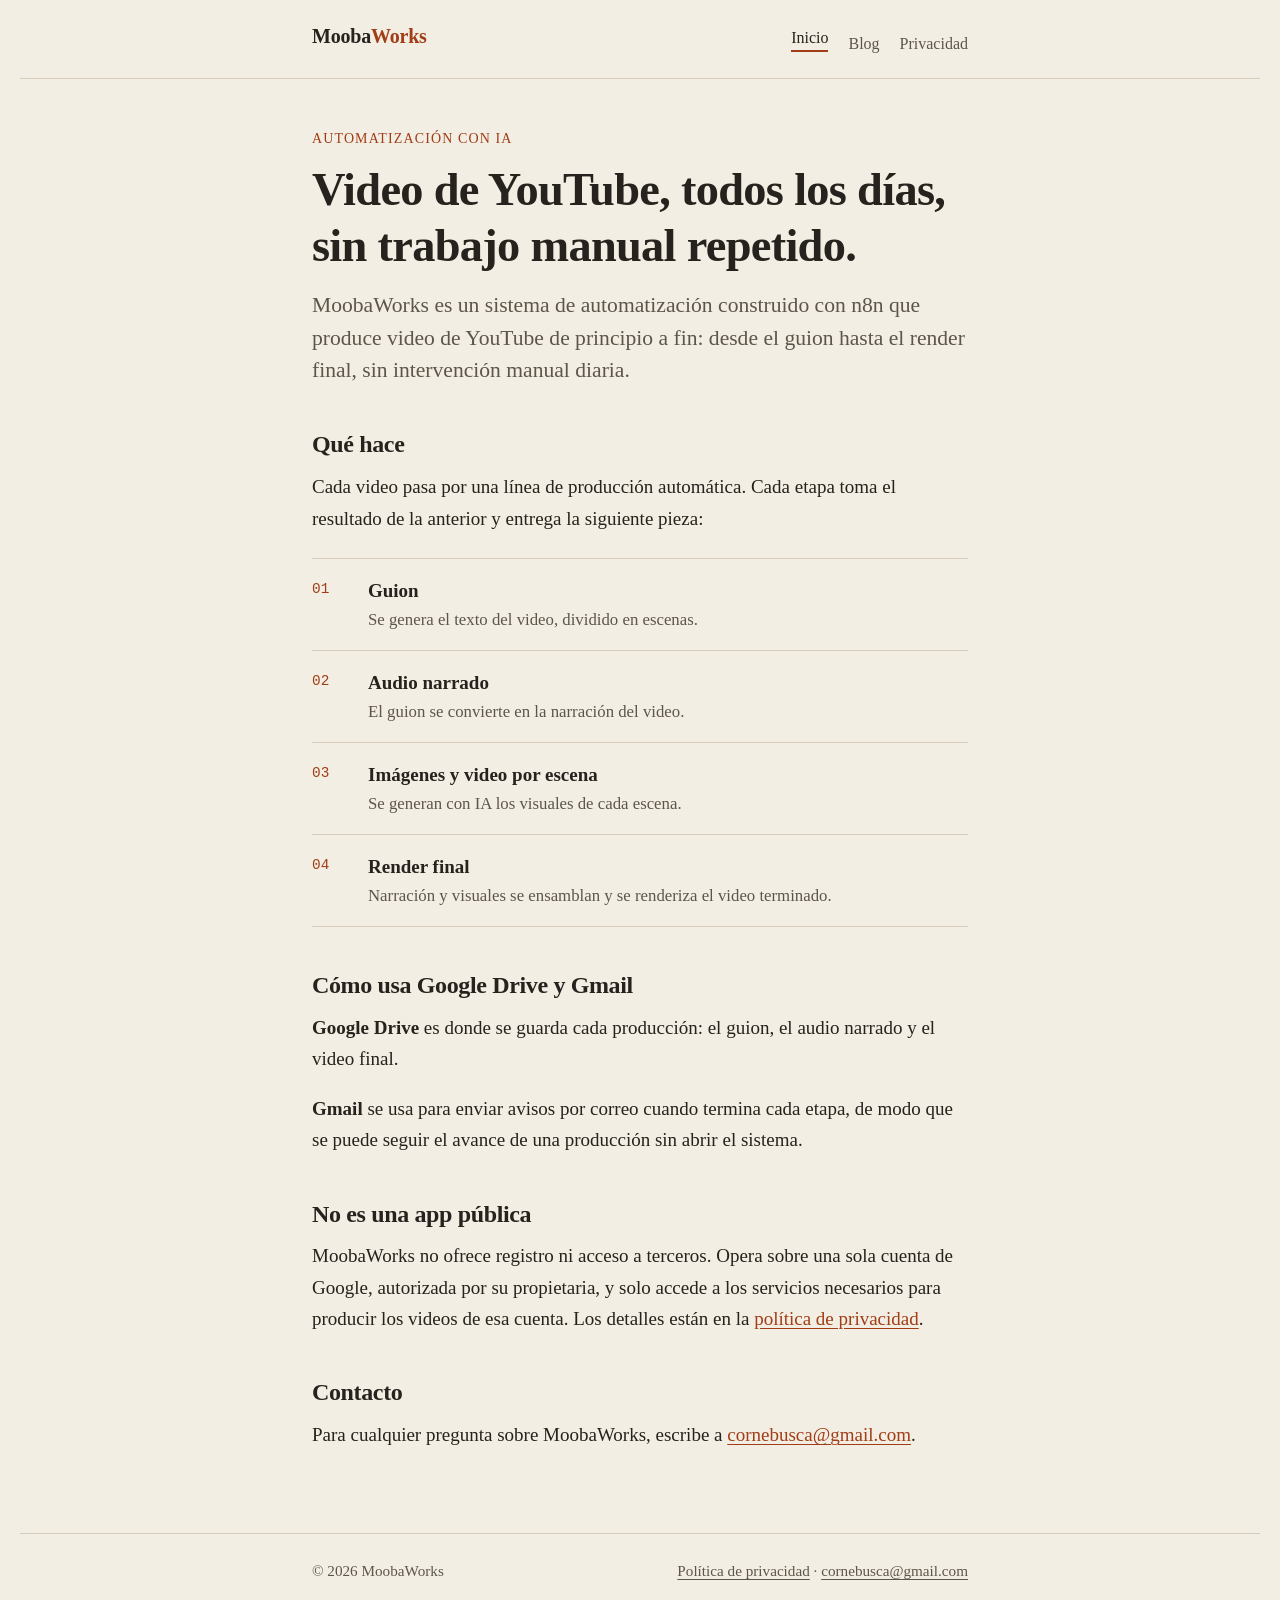
==== index.html @ a26a0408 "Sitio inicial de MoobaWorks: inicio, privacidad y blog Co-Authored-By: Claude Opus 5 <noreply@anthro" ====
<!doctype html>
<html lang="es">
<head>
  <meta charset="utf-8">
  <meta name="viewport" content="width=device-width, initial-scale=1">
  <title>MoobaWorks — Producción automática de video para YouTube</title>
  <meta name="description" content="MoobaWorks es un sistema de automatización con IA, construido con n8n, que produce video de YouTube de principio a fin: guion, audio narrado, imágenes y video por escena, y render final.">
  <link rel="canonical" href="https://www.moobaworks.com/">
  <link rel="stylesheet" href="estilos.css">
  <script type="application/ld+json">
  {
    "@context": "https://schema.org",
    "@type": "WebSite",
    "name": "MoobaWorks",
    "url": "https://www.moobaworks.com/",
    "inLanguage": "es",
    "publisher": {
      "@type": "Organization",
      "name": "MoobaWorks",
      "url": "https://www.moobaworks.com/",
      "email": "cornebusca@gmail.com"
    }
  }
  </script>
</head>
<body>
  <header class="encabezado">
    <div class="contenedor">
      <a class="marca" href="./">Mooba<span>Works</span></a>
      <nav aria-label="Principal">
        <ul class="nav">
          <li><a href="./" aria-current="page">Inicio</a></li>
          <li><a href="blog/">Blog</a></li>
          <li><a href="privacidad.html">Privacidad</a></li>
        </ul>
      </nav>
    </div>
  </header>

  <main class="contenedor">
    <p class="antetitulo">Automatización con IA</p>
    <h1>Video de YouTube, todos los días, sin trabajo manual repetido.</h1>
    <p class="entrada-lede">MoobaWorks es un sistema de automatización construido con n8n que produce video de YouTube de principio a fin: desde el guion hasta el render final, sin intervención manual diaria.</p>

    <h2>Qué hace</h2>
    <p>Cada video pasa por una línea de producción automática. Cada etapa toma el resultado de la anterior y entrega la siguiente pieza:</p>
    <ol class="etapas">
      <li><strong>Guion</strong><span>Se genera el texto del video, dividido en escenas.</span></li>
      <li><strong>Audio narrado</strong><span>El guion se convierte en la narración del video.</span></li>
      <li><strong>Imágenes y video por escena</strong><span>Se generan con IA los visuales de cada escena.</span></li>
      <li><strong>Render final</strong><span>Narración y visuales se ensamblan y se renderiza el video terminado.</span></li>
    </ol>

    <h2>Cómo usa Google Drive y Gmail</h2>
    <p><strong>Google Drive</strong> es donde se guarda cada producción: el guion, el audio narrado y el video final.</p>
    <p><strong>Gmail</strong> se usa para enviar avisos por correo cuando termina cada etapa, de modo que se puede seguir el avance de una producción sin abrir el sistema.</p>

    <h2>No es una app pública</h2>
    <p>MoobaWorks no ofrece registro ni acceso a terceros. Opera sobre una sola cuenta de Google, autorizada por su propietaria, y solo accede a los servicios necesarios para producir los videos de esa cuenta. Los detalles están en la <a href="privacidad.html">política de privacidad</a>.</p>

    <h2>Contacto</h2>
    <p>Para cualquier pregunta sobre MoobaWorks, escribe a <a href="mailto:cornebusca@gmail.com">cornebusca@gmail.com</a>.</p>
  </main>

  <footer class="pie">
    <div class="contenedor">
      <p>© 2026 MoobaWorks</p>
      <p><a href="privacidad.html">Política de privacidad</a> · <a href="mailto:cornebusca@gmail.com">cornebusca@gmail.com</a></p>
    </div>
  </footer>
</body>
</html>
---- estilos.css ----
/* MoobaWorks — hoja de estilos única para todo el sitio */

:root {
  --papel: #f3eee3;
  --papel-hondo: #e9e2d3;
  --tinta: #26221d;
  --tinta-suave: #5d554a;
  --linea: #d6ccb9;
  --acento: #a13d17;
  --serif: Charter, "Bitstream Charter", "Sitka Text", Cambria, "Iowan Old Style", Georgia, serif;
  --mono: ui-monospace, "Cascadia Mono", Consolas, "SF Mono", Menlo, monospace;
}

*,
*::before,
*::after {
  box-sizing: border-box;
}

html {
  -webkit-text-size-adjust: 100%;
}

body {
  margin: 0;
  background: var(--papel);
  color: var(--tinta);
  font-family: var(--serif);
  font-size: 1.1875rem;
  line-height: 1.65;
  padding-inline: 1.25rem;
}

.contenedor {
  max-width: 41rem;
  margin-inline: auto;
}

/* Encabezado y navegación */

.encabezado {
  border-bottom: 1px solid var(--linea);
}

.encabezado .contenedor {
  display: flex;
  flex-wrap: wrap;
  align-items: baseline;
  justify-content: space-between;
  gap: 0.5rem 1.5rem;
  padding-block: 1.25rem;
}

.marca {
  font-size: 1.25rem;
  font-weight: 700;
  letter-spacing: -0.01em;
  color: var(--tinta);
  text-decoration: none;
}

.marca span {
  color: var(--acento);
}

.nav {
  display: flex;
  gap: 1.25rem;
  margin: 0;
  padding: 0;
  list-style: none;
  font-size: 1rem;
}

.nav a {
  color: var(--tinta-suave);
  text-decoration: none;
  padding-block: 0.25rem;
  border-bottom: 2px solid transparent;
}

.nav a:hover {
  color: var(--tinta);
}

.nav a[aria-current="page"] {
  color: var(--tinta);
  border-bottom-color: var(--acento);
}

/* Contenido */

main {
  padding-block: 3rem 4rem;
}

h1,
h2,
h3 {
  line-height: 1.2;
  letter-spacing: -0.015em;
  text-wrap: balance;
}

h1 {
  font-size: clamp(2.1rem, 6vw, 2.9rem);
  margin: 0 0 1rem;
}

h2 {
  font-size: 1.5rem;
  margin: 2.75rem 0 0.75rem;
}

h3 {
  font-size: 1.2rem;
  margin: 2rem 0 0.5rem;
}

p,
ul,
ol {
  margin: 0 0 1.15rem;
}

ul,
ol {
  padding-left: 1.4rem;
}

li + li {
  margin-top: 0.4rem;
}

a {
  color: var(--acento);
  text-decoration-thickness: 1px;
  text-underline-offset: 0.18em;
}

a:hover {
  text-decoration-thickness: 2px;
}

strong {
  font-weight: 700;
}

code {
  font-family: var(--mono);
  font-size: 0.85em;
  background: var(--papel-hondo);
  padding: 0.1em 0.35em;
  border-radius: 3px;
}

.antetitulo {
  font-size: 0.875rem;
  letter-spacing: 0.08em;
  text-transform: uppercase;
  color: var(--acento);
  margin-bottom: 0.75rem;
}

.entrada-lede {
  font-size: 1.35rem;
  line-height: 1.5;
  color: var(--tinta-suave);
  margin-bottom: 2rem;
}

.nota {
  font-size: 0.95rem;
  color: var(--tinta-suave);
}

hr {
  border: 0;
  border-top: 1px solid var(--linea);
  margin-block: 2.5rem;
}

/* Etapas del flujo: lista numerada con regla lateral */

.etapas {
  list-style: none;
  counter-reset: etapa;
  padding: 0;
  margin: 1.5rem 0 2rem;
  border-top: 1px solid var(--linea);
}

.etapas li {
  counter-increment: etapa;
  display: grid;
  grid-template-columns: 2.75rem 1fr;
  gap: 0 0.75rem;
  padding-block: 1rem;
  border-bottom: 1px solid var(--linea);
  margin: 0;
}

.etapas li::before {
  content: counter(etapa, decimal-leading-zero);
  font-family: var(--mono);
  font-size: 0.9rem;
  color: var(--acento);
  padding-top: 0.2rem;
}

.etapas strong {
  display: block;
}

.etapas span {
  grid-column: 2;
  color: var(--tinta-suave);
  font-size: 1.05rem;
}

/* Blog */

.listado {
  list-style: none;
  padding: 0;
  margin: 2rem 0 0;
  border-top: 1px solid var(--linea);
}

.listado li {
  padding-block: 1.5rem;
  border-bottom: 1px solid var(--linea);
  margin: 0;
}

.listado h2 {
  margin: 0.25rem 0 0.5rem;
  font-size: 1.45rem;
}

.listado h2 a {
  color: var(--tinta);
  text-decoration: none;
}

.listado h2 a:hover {
  color: var(--acento);
}

.listado p {
  margin: 0;
  color: var(--tinta-suave);
}

.fecha {
  font-size: 0.9rem;
  color: var(--tinta-suave);
  font-variant-numeric: tabular-nums;
}

.firma {
  font-size: 1.05rem;
  color: var(--tinta-suave);
  margin: 0 0 0.25rem;
}

.firma a {
  color: var(--tinta);
  font-weight: 700;
}

.articulo-cabecera {
  margin-bottom: 2.5rem;
  padding-bottom: 1.5rem;
  border-bottom: 1px solid var(--linea);
}

.sobre-autor {
  margin-top: 3.5rem;
  padding-top: 1.25rem;
  border-top: 2px solid var(--tinta);
  font-size: 1.02rem;
}

.sobre-autor h2 {
  font-size: 0.875rem;
  letter-spacing: 0.08em;
  text-transform: uppercase;
  color: var(--acento);
  margin: 0 0 0.5rem;
}

.sobre-autor p {
  margin: 0;
}

/* Pie */

.pie {
  border-top: 1px solid var(--linea);
  font-size: 0.95rem;
  color: var(--tinta-suave);
}

.pie .contenedor {
  display: flex;
  flex-wrap: wrap;
  justify-content: space-between;
  gap: 0.5rem 1.5rem;
  padding-block: 1.5rem 2.5rem;
}

.pie p {
  margin: 0;
}

.pie a {
  color: var(--tinta-suave);
}

@media (max-width: 30rem) {
  body {
    font-size: 1.0625rem;
  }

  main {
    padding-block: 2rem 3rem;
  }

  .entrada-lede {
    font-size: 1.2rem;
  }

  .etapas li {
    grid-template-columns: 2.25rem 1fr;
  }
}
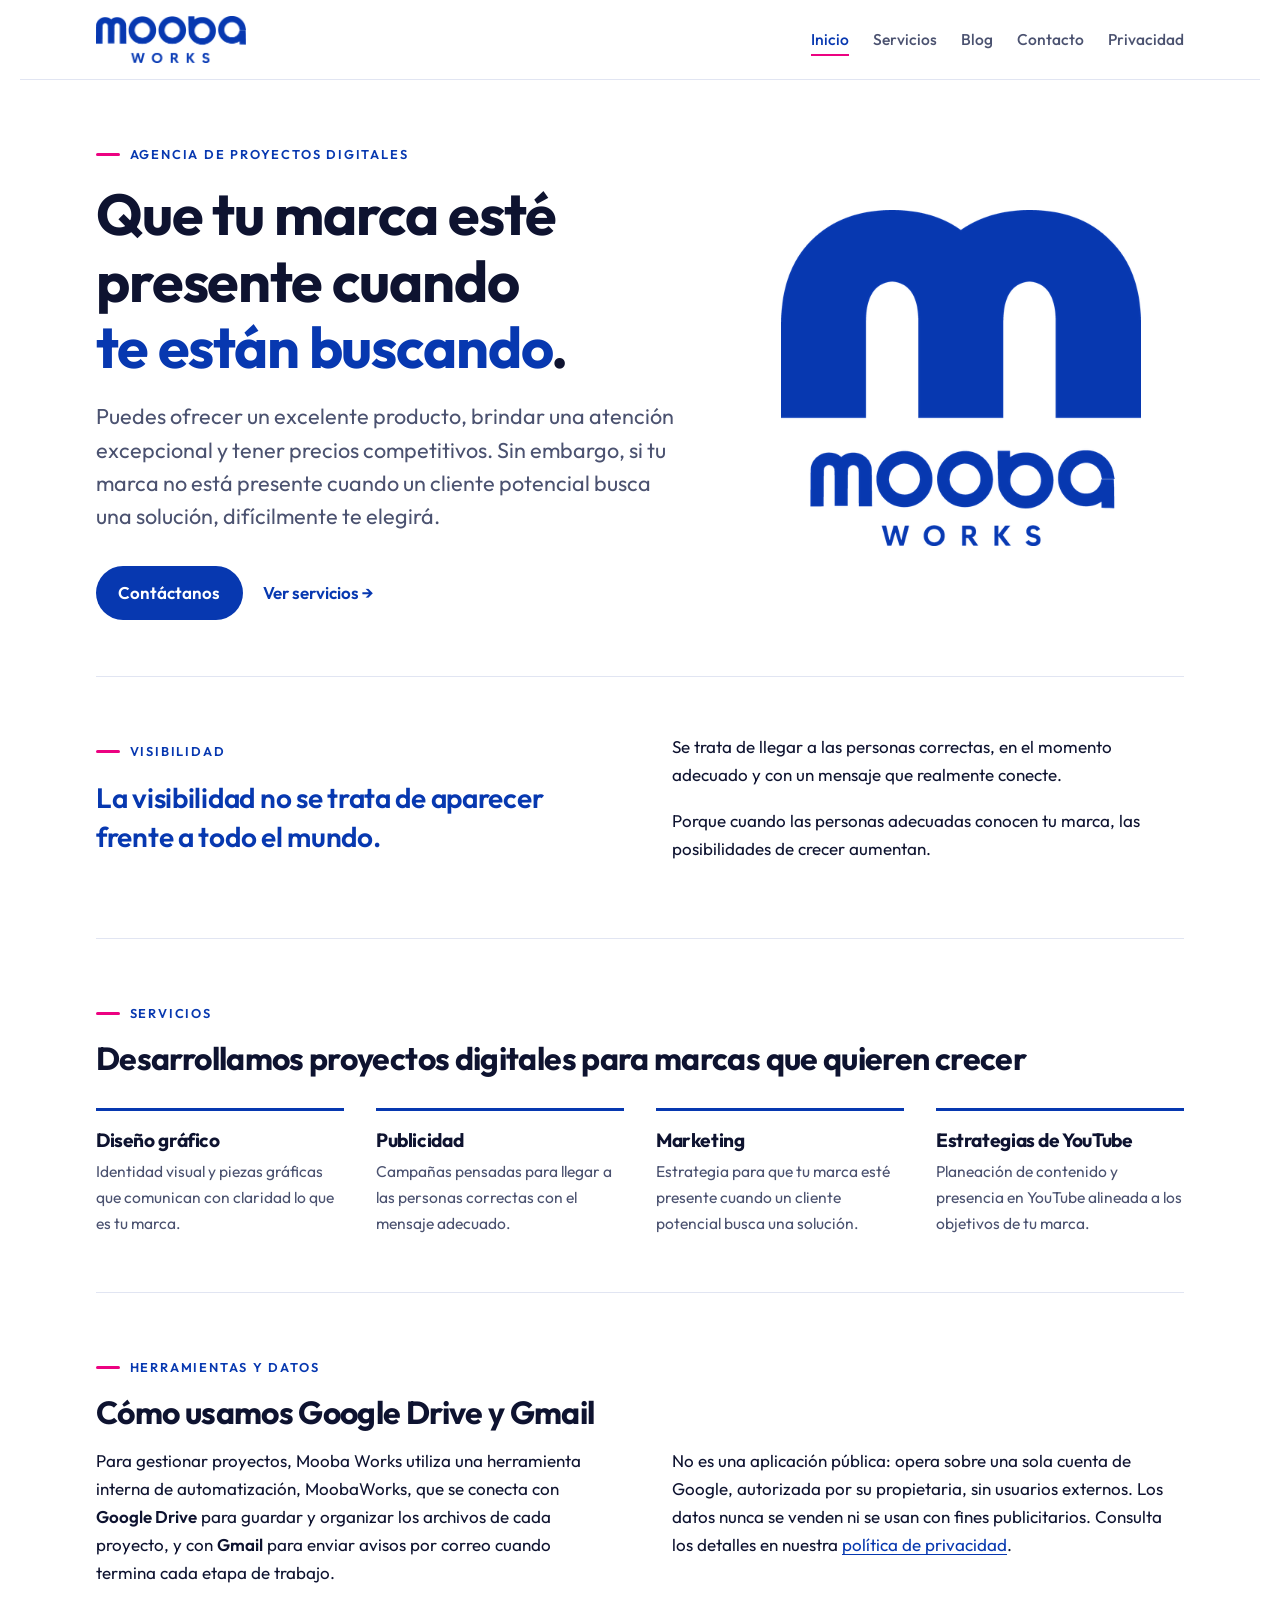
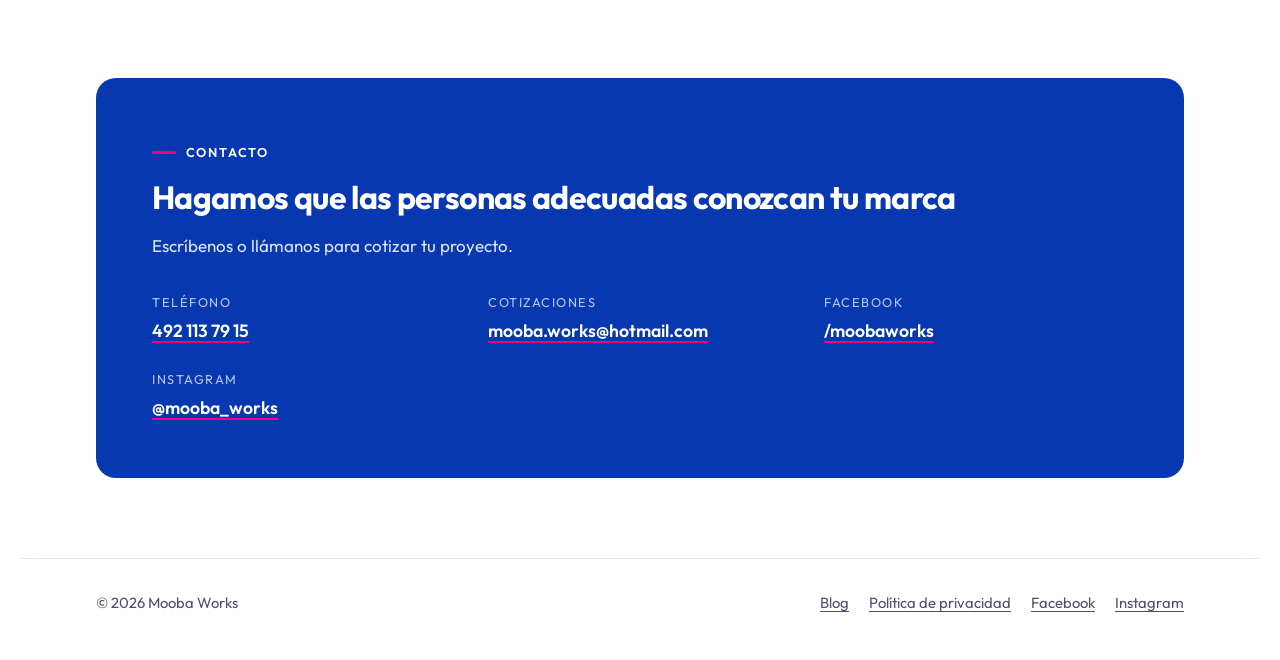
==== commit d36048f0: "Rediseño como agencia Mooba Works y nuevo artículo sobre Iezekiel Alvarado - Inicio: agencia de proy" ====
--- a/index.html
+++ b/index.html
@@ -3,34 +3,51 @@
 <head>
   <meta charset="utf-8">
   <meta name="viewport" content="width=device-width, initial-scale=1">
-  <title>MoobaWorks — Producción automática de video para YouTube</title>
-  <meta name="description" content="MoobaWorks es un sistema de automatización con IA, construido con n8n, que produce video de YouTube de principio a fin: guion, audio narrado, imágenes y video por escena, y render final.">
+  <title>Mooba Works — Diseño gráfico, publicidad, marketing y estrategias de YouTube</title>
+  <meta name="description" content="Mooba Works es una agencia de desarrollo de proyectos digitales: diseño gráfico, publicidad, marketing y estrategias de YouTube para que tu marca llegue a las personas correctas.">
   <link rel="canonical" href="https://www.moobaworks.com/">
+  <link rel="icon" type="image/png" href="img/favicon.png">
+  <link rel="apple-touch-icon" href="img/apple-touch-icon.png">
+  <meta property="og:type" content="website">
+  <meta property="og:title" content="Mooba Works — Agencia de proyectos digitales">
+  <meta property="og:description" content="Diseño gráfico, publicidad, marketing y estrategias de YouTube.">
+  <meta property="og:url" content="https://www.moobaworks.com/">
+  <meta property="og:image" content="https://www.moobaworks.com/img/logo-moobaworks@2x.png">
+  <meta property="og:locale" content="es_MX">
+  <link rel="preconnect" href="https://fonts.googleapis.com">
+  <link rel="preconnect" href="https://fonts.gstatic.com" crossorigin>
+  <link rel="stylesheet" href="https://fonts.googleapis.com/css2?family=Outfit:wght@400;500;600;700&display=swap">
   <link rel="stylesheet" href="estilos.css">
   <script type="application/ld+json">
   {
     "@context": "https://schema.org",
-    "@type": "WebSite",
-    "name": "MoobaWorks",
+    "@type": "Organization",
+    "@id": "https://www.moobaworks.com/#organizacion",
+    "name": "Mooba Works",
+    "alternateName": "MoobaWorks",
     "url": "https://www.moobaworks.com/",
-    "inLanguage": "es",
-    "publisher": {
-      "@type": "Organization",
-      "name": "MoobaWorks",
-      "url": "https://www.moobaworks.com/",
-      "email": "cornebusca@gmail.com"
-    }
+    "logo": "https://www.moobaworks.com/img/logo-moobaworks@2x.png",
+    "description": "Agencia de desarrollo de proyectos digitales: diseño gráfico, publicidad, marketing y estrategias de YouTube.",
+    "telephone": "+52 492 113 7915",
+    "email": "mooba.works@hotmail.com",
+    "sameAs": [
+      "https://www.facebook.com/moobaworks",
+      "https://www.instagram.com/mooba_works/"
+    ],
+    "knowsAbout": ["Diseño gráfico", "Publicidad", "Marketing digital", "Estrategias de YouTube"]
   }
   </script>
 </head>
 <body>
   <header class="encabezado">
     <div class="contenedor">
-      <a class="marca" href="./">Mooba<span>Works</span></a>
+      <a class="marca" href="./"><img src="img/wordmark-moobaworks.png" srcset="img/wordmark-moobaworks.png 1x, img/wordmark-moobaworks@2x.png 2x" width="320" height="101" alt="Mooba Works"></a>
       <nav aria-label="Principal">
         <ul class="nav">
           <li><a href="./" aria-current="page">Inicio</a></li>
+          <li><a href="#servicios">Servicios</a></li>
           <li><a href="blog/">Blog</a></li>
+          <li><a href="#contacto">Contacto</a></li>
           <li><a href="privacidad.html">Privacidad</a></li>
         </ul>
       </nav>
@@ -38,34 +55,84 @@
   </header>
 
   <main class="contenedor">
-    <p class="antetitulo">Automatización con IA</p>
-    <h1>Video de YouTube, todos los días, sin trabajo manual repetido.</h1>
-    <p class="entrada-lede">MoobaWorks es un sistema de automatización construido con n8n que produce video de YouTube de principio a fin: desde el guion hasta el render final, sin intervención manual diaria.</p>
+    <section class="portada">
+      <div>
+        <p class="antetitulo">Agencia de proyectos digitales</p>
+        <h1>Que tu marca esté presente cuando <span class="resaltado">te están buscando</span>.</h1>
+        <p class="lede">Puedes ofrecer un excelente producto, brindar una atención excepcional y tener precios competitivos. Sin embargo, si tu marca no está presente cuando un cliente potencial busca una solución, difícilmente te elegirá.</p>
+        <div class="acciones">
+          <a class="boton" href="#contacto">Contáctanos</a>
+          <a class="boton-secundario" href="#servicios">Ver servicios →</a>
+        </div>
+      </div>
+      <img class="portada-logo" src="img/logo-moobaworks.png" srcset="img/logo-moobaworks.png 1x, img/logo-moobaworks@2x.png 2x" width="480" height="447" alt="" aria-hidden="true">
+    </section>
 
-    <h2>Qué hace</h2>
-    <p>Cada video pasa por una línea de producción automática. Cada etapa toma el resultado de la anterior y entrega la siguiente pieza:</p>
-    <ol class="etapas">
-      <li><strong>Guion</strong><span>Se genera el texto del video, dividido en escenas.</span></li>
-      <li><strong>Audio narrado</strong><span>El guion se convierte en la narración del video.</span></li>
-      <li><strong>Imágenes y video por escena</strong><span>Se generan con IA los visuales de cada escena.</span></li>
-      <li><strong>Render final</strong><span>Narración y visuales se ensamblan y se renderiza el video terminado.</span></li>
-    </ol>
+    <section class="seccion dos-columnas">
+      <div>
+        <p class="antetitulo">Visibilidad</p>
+        <p class="cita">La visibilidad no se trata de aparecer frente a todo el mundo.</p>
+      </div>
+      <div>
+        <p>Se trata de llegar a las personas correctas, en el momento adecuado y con un mensaje que realmente conecte.</p>
+        <p>Porque cuando las personas adecuadas conocen tu marca, las posibilidades de crecer aumentan.</p>
+      </div>
+    </section>
 
-    <h2>Cómo usa Google Drive y Gmail</h2>
-    <p><strong>Google Drive</strong> es donde se guarda cada producción: el guion, el audio narrado y el video final.</p>
-    <p><strong>Gmail</strong> se usa para enviar avisos por correo cuando termina cada etapa, de modo que se puede seguir el avance de una producción sin abrir el sistema.</p>
+    <section class="seccion" id="servicios">
+      <p class="antetitulo">Servicios</p>
+      <h2>Desarrollamos proyectos digitales para marcas que quieren crecer</h2>
+      <ul class="servicios">
+        <li>
+          <h3>Diseño gráfico</h3>
+          <p>Identidad visual y piezas gráficas que comunican con claridad lo que es tu marca.</p>
+        </li>
+        <li>
+          <h3>Publicidad</h3>
+          <p>Campañas pensadas para llegar a las personas correctas con el mensaje adecuado.</p>
+        </li>
+        <li>
+          <h3>Marketing</h3>
+          <p>Estrategia para que tu marca esté presente cuando un cliente potencial busca una solución.</p>
+        </li>
+        <li>
+          <h3>Estrategias de YouTube</h3>
+          <p>Planeación de contenido y presencia en YouTube alineada a los objetivos de tu marca.</p>
+        </li>
+      </ul>
+    </section>
 
-    <h2>No es una app pública</h2>
-    <p>MoobaWorks no ofrece registro ni acceso a terceros. Opera sobre una sola cuenta de Google, autorizada por su propietaria, y solo accede a los servicios necesarios para producir los videos de esa cuenta. Los detalles están en la <a href="privacidad.html">política de privacidad</a>.</p>
+    <section class="seccion">
+      <p class="antetitulo">Herramientas y datos</p>
+      <h2>Cómo usamos Google Drive y Gmail</h2>
+      <div class="dos-columnas">
+        <p>Para gestionar proyectos, Mooba Works utiliza una herramienta interna de automatización, MoobaWorks, que se conecta con <strong>Google Drive</strong> para guardar y organizar los archivos de cada proyecto, y con <strong>Gmail</strong> para enviar avisos por correo cuando termina cada etapa de trabajo.</p>
+        <p>No es una aplicación pública: opera sobre una sola cuenta de Google, autorizada por su propietaria, sin usuarios externos. Los datos nunca se venden ni se usan con fines publicitarios. Consulta los detalles en nuestra <a href="privacidad.html">política de privacidad</a>.</p>
+      </div>
+    </section>
 
-    <h2>Contacto</h2>
-    <p>Para cualquier pregunta sobre MoobaWorks, escribe a <a href="mailto:cornebusca@gmail.com">cornebusca@gmail.com</a>.</p>
+    <section class="contacto" id="contacto">
+      <p class="antetitulo">Contacto</p>
+      <h2>Hagamos que las personas adecuadas conozcan tu marca</h2>
+      <p>Escríbenos o llámanos para cotizar tu proyecto.</p>
+      <ul class="datos-contacto">
+        <li><span>Teléfono</span><a href="tel:+524921137915">492 113 79 15</a></li>
+        <li><span>Cotizaciones</span><a href="mailto:mooba.works@hotmail.com">mooba.works@hotmail.com</a></li>
+        <li><span>Facebook</span><a href="https://www.facebook.com/moobaworks" rel="me">/moobaworks</a></li>
+        <li><span>Instagram</span><a href="https://www.instagram.com/mooba_works/" rel="me">@mooba_works</a></li>
+      </ul>
+    </section>
   </main>
 
   <footer class="pie">
     <div class="contenedor">
-      <p>© 2026 MoobaWorks</p>
-      <p><a href="privacidad.html">Política de privacidad</a> · <a href="mailto:cornebusca@gmail.com">cornebusca@gmail.com</a></p>
+      <p>© 2026 Mooba Works</p>
+      <ul class="pie-enlaces">
+        <li><a href="blog/">Blog</a></li>
+        <li><a href="privacidad.html">Política de privacidad</a></li>
+        <li><a href="https://www.facebook.com/moobaworks">Facebook</a></li>
+        <li><a href="https://www.instagram.com/mooba_works/">Instagram</a></li>
+      </ul>
     </div>
   </footer>
 </body>
--- a/estilos.css
+++ b/estilos.css
@@ -1,14 +1,17 @@
-/* MoobaWorks — hoja de estilos única para todo el sitio */
+/* Mooba Works — hoja de estilos única para todo el sitio */
 
 :root {
-  --papel: #f3eee3;
-  --papel-hondo: #e9e2d3;
-  --tinta: #26221d;
-  --tinta-suave: #5d554a;
-  --linea: #d6ccb9;
-  --acento: #a13d17;
-  --serif: Charter, "Bitstream Charter", "Sitka Text", Cambria, "Iowan Old Style", Georgia, serif;
-  --mono: ui-monospace, "Cascadia Mono", Consolas, "SF Mono", Menlo, monospace;
+  --blanco: #ffffff;
+  --niebla: #f4f6fc;
+  --tinta: #0e1330;
+  --tinta-suave: #4b5270;
+  --linea: #e1e5f2;
+  --azul: #0738b0;
+  --azul-hondo: #052a85;
+  --rosa: #ec0281;
+  --sans: "Zabal", "Outfit", system-ui, -apple-system, "Segoe UI", Roboto, Arial, sans-serif;
+  --ancho: 68rem;
+  --lectura: 42rem;
 }
 
 *,
@@ -23,16 +26,27 @@
 
 body {
   margin: 0;
-  background: var(--papel);
+  background: var(--blanco);
   color: var(--tinta);
-  font-family: var(--serif);
-  font-size: 1.1875rem;
+  font-family: var(--sans);
+  font-size: 1.0625rem;
   line-height: 1.65;
   padding-inline: 1.25rem;
 }
 
+img {
+  max-width: 100%;
+  height: auto;
+  display: block;
+}
+
 .contenedor {
-  max-width: 41rem;
+  max-width: var(--ancho);
+  margin-inline: auto;
+}
+
+.lectura {
+  max-width: var(--lectura);
   margin-inline: auto;
 }
 
@@ -45,76 +59,72 @@
 .encabezado .contenedor {
   display: flex;
   flex-wrap: wrap;
-  align-items: baseline;
+  align-items: center;
   justify-content: space-between;
-  gap: 0.5rem 1.5rem;
-  padding-block: 1.25rem;
-}
-
-.marca {
-  font-size: 1.25rem;
-  font-weight: 700;
-  letter-spacing: -0.01em;
-  color: var(--tinta);
-  text-decoration: none;
-}
-
-.marca span {
-  color: var(--acento);
+  gap: 0.75rem 2rem;
+  padding-block: 1rem;
+}
+
+.marca img {
+  width: 150px;
 }
 
 .nav {
   display: flex;
-  gap: 1.25rem;
+  flex-wrap: wrap;
+  gap: 0.25rem 1.5rem;
   margin: 0;
   padding: 0;
   list-style: none;
-  font-size: 1rem;
+  font-size: 0.975rem;
+  font-weight: 500;
 }
 
 .nav a {
   color: var(--tinta-suave);
   text-decoration: none;
-  padding-block: 0.25rem;
+  padding-block: 0.35rem;
   border-bottom: 2px solid transparent;
 }
 
 .nav a:hover {
-  color: var(--tinta);
+  color: var(--azul);
 }
 
 .nav a[aria-current="page"] {
-  color: var(--tinta);
-  border-bottom-color: var(--acento);
-}
-
-/* Contenido */
+  color: var(--azul);
+  border-bottom-color: var(--rosa);
+}
+
+/* Tipografía */
 
 main {
-  padding-block: 3rem 4rem;
+  padding-block: 3.5rem 5rem;
 }
 
 h1,
 h2,
 h3 {
-  line-height: 1.2;
-  letter-spacing: -0.015em;
+  line-height: 1.15;
+  letter-spacing: -0.02em;
+  font-weight: 700;
   text-wrap: balance;
+  color: var(--tinta);
 }
 
 h1 {
-  font-size: clamp(2.1rem, 6vw, 2.9rem);
-  margin: 0 0 1rem;
+  font-size: clamp(2.2rem, 5.5vw, 3.6rem);
+  margin: 0 0 1.25rem;
 }
 
 h2 {
-  font-size: 1.5rem;
-  margin: 2.75rem 0 0.75rem;
+  font-size: clamp(1.5rem, 3vw, 2rem);
+  margin: 3rem 0 1rem;
 }
 
 h3 {
   font-size: 1.2rem;
-  margin: 2rem 0 0.5rem;
+  margin: 0 0 0.5rem;
 }
 
 p,
@@ -123,99 +133,233 @@
   margin: 0 0 1.15rem;
 }
 
-ul,
-ol {
-  padding-left: 1.4rem;
-}
-
-li + li {
+a {
+  color: var(--azul);
+  text-decoration-thickness: 1px;
+  text-underline-offset: 0.2em;
+}
+
+a:hover {
+  color: var(--azul-hondo);
+  text-decoration-thickness: 2px;
+}
+
+strong {
+  font-weight: 600;
+}
+
+.resaltado {
+  color: var(--azul);
+}
+
+.antetitulo {
+  display: inline-flex;
+  align-items: center;
+  gap: 0.6rem;
+  font-size: 0.8rem;
+  font-weight: 600;
+  letter-spacing: 0.14em;
+  text-transform: uppercase;
+  color: var(--azul);
+  margin-bottom: 1rem;
+}
+
+.antetitulo::before {
+  content: "";
+  width: 1.5rem;
+  height: 3px;
+  border-radius: 2px;
+  background: var(--rosa);
+}
+
+.lede {
+  font-size: clamp(1.15rem, 2.2vw, 1.35rem);
+  line-height: 1.55;
+  color: var(--tinta-suave);
+}
+
+.nota {
+  font-size: 0.925rem;
+  color: var(--tinta-suave);
+}
+
+.boton {
+  display: inline-block;
+  background: var(--azul);
+  color: var(--blanco);
+  font-weight: 600;
+  text-decoration: none;
+  padding: 0.8rem 1.4rem;
+  border-radius: 999px;
+}
+
+.boton:hover {
+  background: var(--azul-hondo);
+  color: var(--blanco);
+}
+
+.boton-secundario {
+  display: inline-block;
+  color: var(--azul);
+  font-weight: 600;
+  text-decoration: none;
+  padding: 0.8rem 0.25rem;
+}
+
+/* Portada */
+
+.portada {
+  display: grid;
+  grid-template-columns: 1.3fr 1fr;
+  align-items: center;
+  gap: 2rem 4rem;
+  padding-bottom: 3.5rem;
+}
+
+.portada-logo {
+  justify-self: center;
+  width: min(100%, 360px);
+}
+
+.acciones {
+  display: flex;
+  flex-wrap: wrap;
+  gap: 0.5rem 1rem;
+  margin-top: 2rem;
+}
+
+.seccion {
+  padding-block: 3.5rem;
+  border-top: 1px solid var(--linea);
+}
+
+.seccion > h2:first-of-type {
+  margin-top: 0;
+}
+
+.dos-columnas {
+  display: grid;
+  grid-template-columns: 1fr 1fr;
+  gap: 1.5rem 4rem;
+}
+
+.servicios {
+  display: grid;
+  grid-template-columns: repeat(4, 1fr);
+  gap: 2rem;
+  margin: 2rem 0 0;
+  padding: 0;
+  list-style: none;
+}
+
+.servicios li {
+  border-top: 3px solid var(--azul);
+  padding-top: 1.1rem;
+}
+
+.servicios p {
+  margin: 0;
+  color: var(--tinta-suave);
+  font-size: 0.975rem;
+}
+
+.cita {
+  font-size: clamp(1.3rem, 2.8vw, 1.75rem);
+  line-height: 1.4;
+  font-weight: 600;
+  letter-spacing: -0.01em;
+  margin: 0 0 1.25rem;
+  color: var(--azul);
+}
+
+/* Banda de contacto */
+
+.contacto {
+  background: var(--azul);
+  color: var(--blanco);
+  border-radius: 1.25rem;
+  padding: clamp(1.75rem, 5vw, 3.5rem);
+  margin-top: 1rem;
+}
+
+.contacto h2 {
+  color: var(--blanco);
+  margin-top: 0;
+}
+
+.contacto .antetitulo {
+  color: var(--blanco);
+}
+
+.contacto p {
+  color: #dfe6fb;
+}
+
+.datos-contacto {
+  display: grid;
+  grid-template-columns: repeat(auto-fit, minmax(15rem, 1fr));
+  gap: 1.5rem 2rem;
+  margin: 2rem 0 0;
+  padding: 0;
+  list-style: none;
+}
+
+.datos-contacto span {
+  display: block;
+  font-size: 0.8rem;
+  letter-spacing: 0.12em;
+  text-transform: uppercase;
+  color: #b9c7f2;
+  margin-bottom: 0.2rem;
+}
+
+.datos-contacto a {
+  color: var(--blanco);
+  font-weight: 600;
+  font-size: 1.1rem;
+  text-decoration-color: var(--rosa);
+  text-decoration-thickness: 2px;
+  overflow-wrap: break-word;
+}
+
+/* Documentos (privacidad, artículo) */
+
+.documento h2 {
+  font-size: 1.45rem;
+  margin-top: 2.5rem;
+}
+
+.documento ul {
+  padding-left: 1.3rem;
+}
+
+.documento li + li {
   margin-top: 0.4rem;
 }
 
-a {
-  color: var(--acento);
-  text-decoration-thickness: 1px;
-  text-underline-offset: 0.18em;
-}
-
-a:hover {
-  text-decoration-thickness: 2px;
-}
-
-strong {
-  font-weight: 700;
-}
-
-code {
-  font-family: var(--mono);
-  font-size: 0.85em;
-  background: var(--papel-hondo);
-  padding: 0.1em 0.35em;
-  border-radius: 3px;
-}
-
-.antetitulo {
-  font-size: 0.875rem;
-  letter-spacing: 0.08em;
-  text-transform: uppercase;
-  color: var(--acento);
-  margin-bottom: 0.75rem;
-}
-
-.entrada-lede {
-  font-size: 1.35rem;
-  line-height: 1.5;
-  color: var(--tinta-suave);
-  margin-bottom: 2rem;
-}
-
-.nota {
-  font-size: 0.95rem;
-  color: var(--tinta-suave);
-}
-
-hr {
+.documento li::marker {
+  color: var(--rosa);
+}
+
+.documento hr {
   border: 0;
-  border-top: 1px solid var(--linea);
-  margin-block: 2.5rem;
-}
-
-/* Etapas del flujo: lista numerada con regla lateral */
-
-.etapas {
-  list-style: none;
-  counter-reset: etapa;
-  padding: 0;
-  margin: 1.5rem 0 2rem;
-  border-top: 1px solid var(--linea);
-}
-
-.etapas li {
-  counter-increment: etapa;
-  display: grid;
-  grid-template-columns: 2.75rem 1fr;
-  gap: 0 0.75rem;
-  padding-block: 1rem;
-  border-bottom: 1px solid var(--linea);
-  margin: 0;
-}
-
-.etapas li::before {
-  content: counter(etapa, decimal-leading-zero);
-  font-family: var(--mono);
-  font-size: 0.9rem;
-  color: var(--acento);
-  padding-top: 0.2rem;
-}
-
-.etapas strong {
-  display: block;
-}
-
-.etapas span {
-  grid-column: 2;
-  color: var(--tinta-suave);
-  font-size: 1.05rem;
+  height: 3px;
+  width: 3rem;
+  border-radius: 2px;
+  background: var(--rosa);
+  margin: 2.75rem 0 0;
+}
+
+.recuadro {
+  background: var(--niebla);
+  border-left: 3px solid var(--azul);
+  border-radius: 0 0.75rem 0.75rem 0;
+  padding: 1.25rem 1.5rem;
+  margin: 2rem 0;
+}
+
+.recuadro p:last-child {
+  margin-bottom: 0;
 }
 
 /* Blog */
@@ -223,19 +367,18 @@
 .listado {
   list-style: none;
   padding: 0;
-  margin: 2rem 0 0;
+  margin: 2.5rem 0 0;
   border-top: 1px solid var(--linea);
 }
 
 .listado li {
-  padding-block: 1.5rem;
+  padding-block: 1.75rem;
   border-bottom: 1px solid var(--linea);
-  margin: 0;
 }
 
 .listado h2 {
-  margin: 0.25rem 0 0.5rem;
-  font-size: 1.45rem;
+  margin: 0.35rem 0 0.5rem;
+  font-size: 1.5rem;
 }
 
 .listado h2 a {
@@ -244,7 +387,7 @@
 }
 
 .listado h2 a:hover {
-  color: var(--acento);
+  color: var(--azul);
 }
 
 .listado p {
@@ -253,20 +396,9 @@
 }
 
 .fecha {
-  font-size: 0.9rem;
+  font-size: 0.875rem;
   color: var(--tinta-suave);
   font-variant-numeric: tabular-nums;
-}
-
-.firma {
-  font-size: 1.05rem;
-  color: var(--tinta-suave);
-  margin: 0 0 0.25rem;
-}
-
-.firma a {
-  color: var(--tinta);
-  font-weight: 700;
 }
 
 .articulo-cabecera {
@@ -275,30 +407,29 @@
   border-bottom: 1px solid var(--linea);
 }
 
-.sobre-autor {
-  margin-top: 3.5rem;
-  padding-top: 1.25rem;
-  border-top: 2px solid var(--tinta);
-  font-size: 1.02rem;
-}
-
-.sobre-autor h2 {
-  font-size: 0.875rem;
-  letter-spacing: 0.08em;
-  text-transform: uppercase;
-  color: var(--acento);
-  margin: 0 0 0.5rem;
-}
-
-.sobre-autor p {
-  margin: 0;
+.firma {
+  font-size: 1rem;
+  color: var(--tinta-suave);
+  margin: 0 0 0.25rem;
+}
+
+.firma a {
+  font-weight: 600;
+}
+
+.cierre {
+  margin-top: 3rem;
+  padding-top: 1.5rem;
+  border-top: 3px solid var(--azul);
+  font-size: 1.15rem;
+  font-weight: 600;
 }
 
 /* Pie */
 
 .pie {
   border-top: 1px solid var(--linea);
-  font-size: 0.95rem;
+  font-size: 0.925rem;
   color: var(--tinta-suave);
 }
 
@@ -306,8 +437,9 @@
   display: flex;
   flex-wrap: wrap;
   justify-content: space-between;
-  gap: 0.5rem 1.5rem;
-  padding-block: 1.5rem 2.5rem;
+  align-items: center;
+  gap: 1rem 2rem;
+  padding-block: 2rem 2.75rem;
 }
 
 .pie p {
@@ -318,20 +450,45 @@
   color: var(--tinta-suave);
 }
 
-@media (max-width: 30rem) {
-  body {
-    font-size: 1.0625rem;
-  }
-
+.pie a:hover {
+  color: var(--azul);
+}
+
+.pie-enlaces {
+  display: flex;
+  flex-wrap: wrap;
+  gap: 0.4rem 1.25rem;
+  margin: 0;
+  padding: 0;
+  list-style: none;
+}
+
+@media (max-width: 56rem) {
+  .servicios {
+    grid-template-columns: 1fr 1fr;
+  }
+}
+
+@media (max-width: 44rem) {
   main {
-    padding-block: 2rem 3rem;
-  }
-
-  .entrada-lede {
-    font-size: 1.2rem;
-  }
-
-  .etapas li {
-    grid-template-columns: 2.25rem 1fr;
-  }
-}
+    padding-block: 2.25rem 3.5rem;
+  }
+
+  .portada,
+  .dos-columnas {
+    grid-template-columns: 1fr;
+  }
+
+  .portada-logo {
+    display: none;
+  }
+
+  .servicios {
+    grid-template-columns: 1fr;
+    gap: 1.5rem;
+  }
+
+  .marca img {
+    width: 124px;
+  }
+}
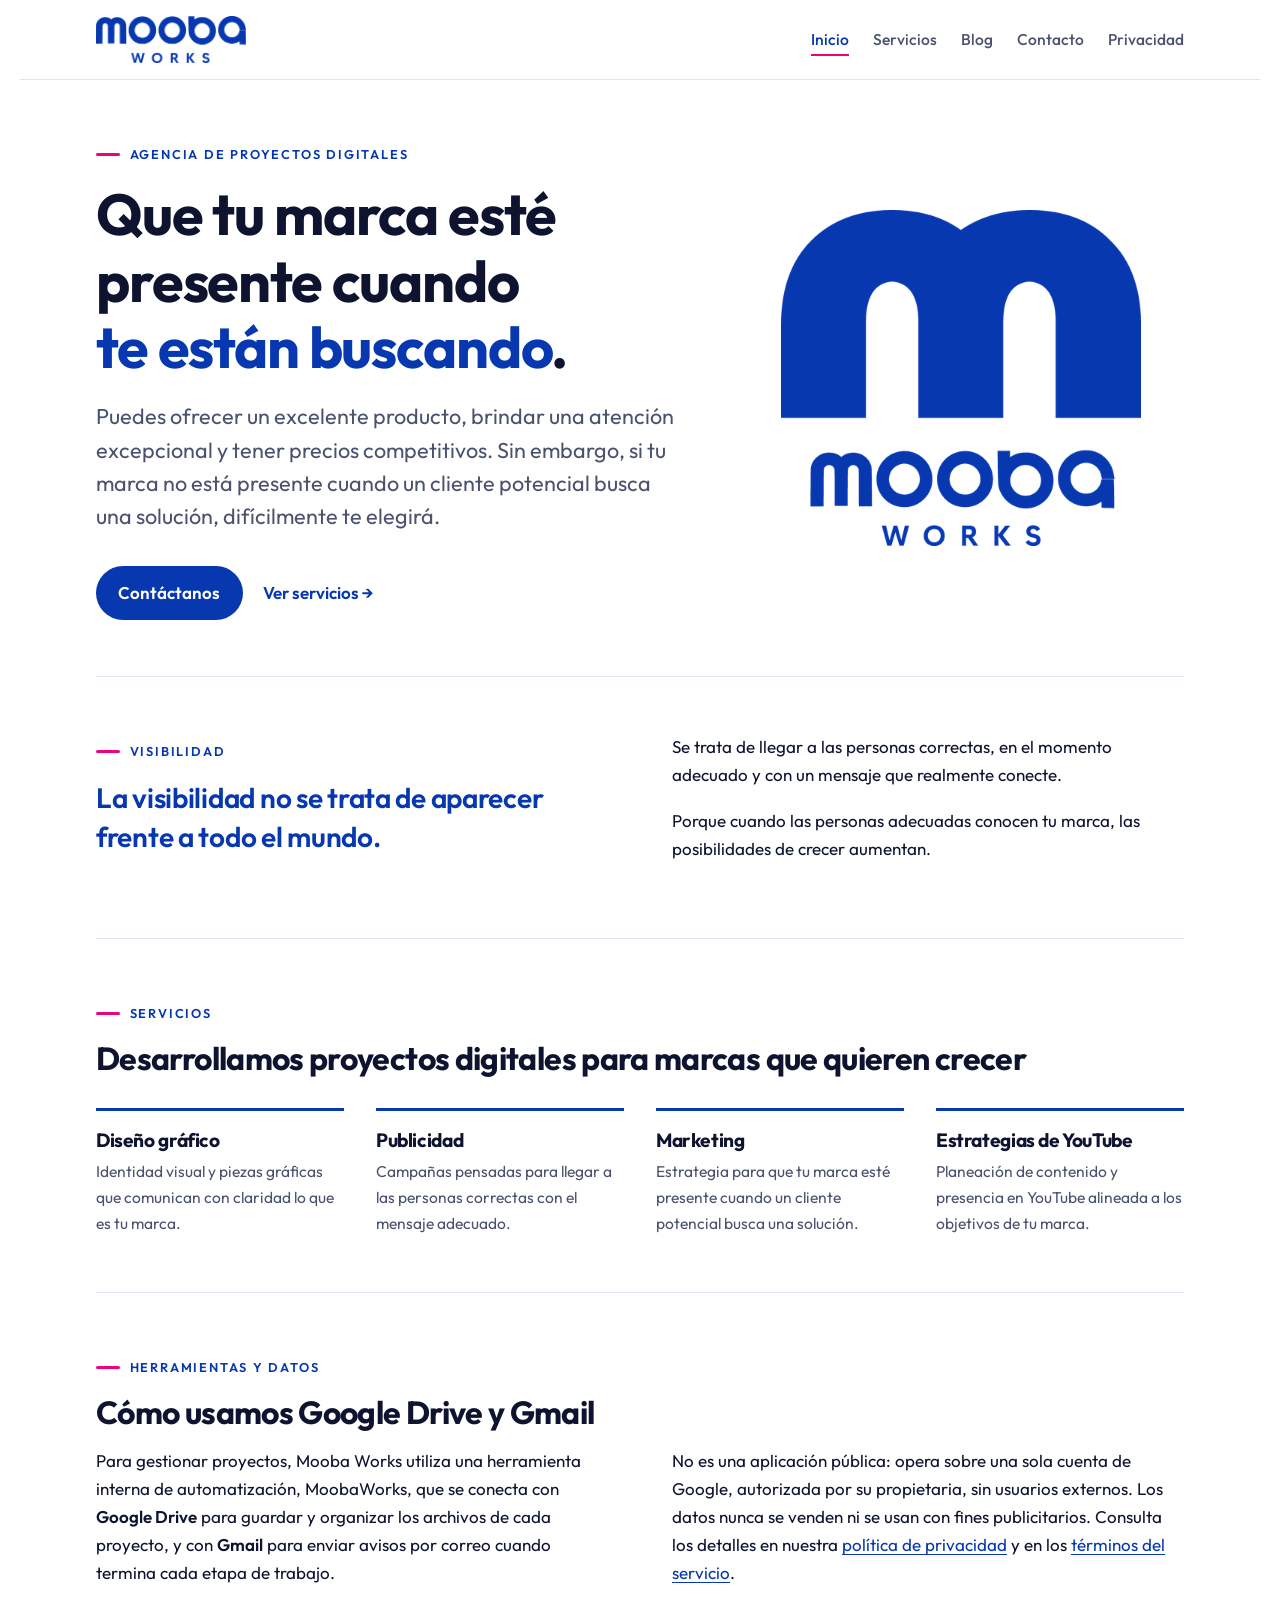
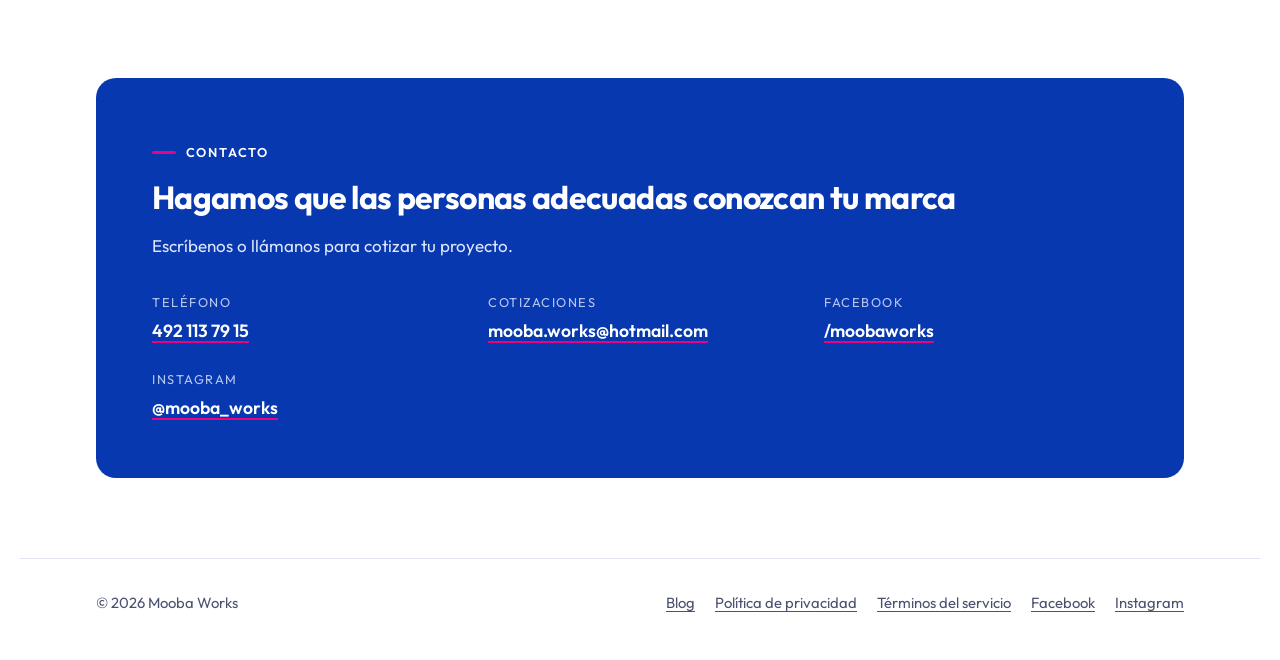
==== commit bb6daf86: "Términos y condiciones del servicio de la app (terminos.html) Enlazados desde el pie de todas las pá" ====
--- a/index.html
+++ b/index.html
@@ -107,7 +107,7 @@
       <h2>Cómo usamos Google Drive y Gmail</h2>
       <div class="dos-columnas">
         <p>Para gestionar proyectos, Mooba Works utiliza una herramienta interna de automatización, MoobaWorks, que se conecta con <strong>Google Drive</strong> para guardar y organizar los archivos de cada proyecto, y con <strong>Gmail</strong> para enviar avisos por correo cuando termina cada etapa de trabajo.</p>
-        <p>No es una aplicación pública: opera sobre una sola cuenta de Google, autorizada por su propietaria, sin usuarios externos. Los datos nunca se venden ni se usan con fines publicitarios. Consulta los detalles en nuestra <a href="privacidad.html">política de privacidad</a>.</p>
+        <p>No es una aplicación pública: opera sobre una sola cuenta de Google, autorizada por su propietaria, sin usuarios externos. Los datos nunca se venden ni se usan con fines publicitarios. Consulta los detalles en nuestra <a href="privacidad.html">política de privacidad</a> y en los <a href="terminos.html">términos del servicio</a>.</p>
       </div>
     </section>
 
@@ -130,6 +130,7 @@
       <ul class="pie-enlaces">
         <li><a href="blog/">Blog</a></li>
         <li><a href="privacidad.html">Política de privacidad</a></li>
+        <li><a href="terminos.html">Términos del servicio</a></li>
         <li><a href="https://www.facebook.com/moobaworks">Facebook</a></li>
         <li><a href="https://www.instagram.com/mooba_works/">Instagram</a></li>
       </ul>
--- a/estilos.css
+++ b/estilos.css
@@ -350,6 +350,36 @@
   margin: 2.75rem 0 0;
 }
 
+.preguntas {
+  margin-top: 3rem;
+  padding-top: 0.5rem;
+  border-top: 1px solid var(--linea);
+}
+
+.preguntas h3 {
+  margin-top: 1.75rem;
+  font-size: 1.1rem;
+}
+
+.fuentes {
+  margin-top: 2.5rem;
+  font-size: 0.9rem;
+  color: var(--tinta-suave);
+}
+
+.fuentes h2 {
+  font-size: 0.8rem;
+  font-weight: 600;
+  letter-spacing: 0.14em;
+  text-transform: uppercase;
+  color: var(--azul);
+  margin: 0 0 0.75rem;
+}
+
+.fuentes a {
+  overflow-wrap: break-word;
+}
+
 .recuadro {
   background: var(--niebla);
   border-left: 3px solid var(--azul);
